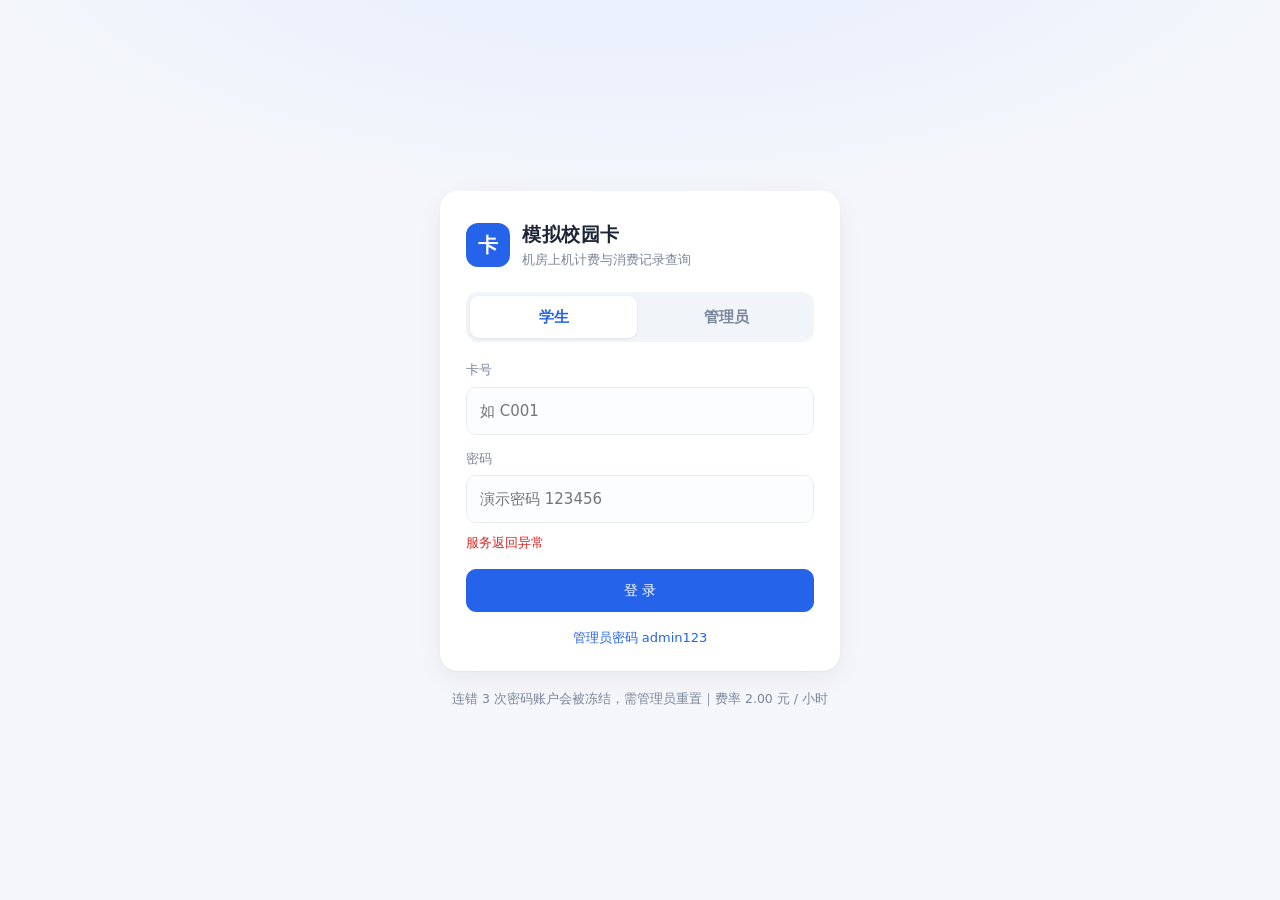
==== web/index.html @ 3035d8a0 "模拟校园卡：机房上机计费与消费记录查询系统 - main.c 命令行版：学生登录（三次错误冻结）、上机计费、挂失、   重置密码、上机统计（今天/本周/本月/全部）、当天收入统计 - src/camp" ====
<!DOCTYPE html>
<html lang="zh-CN">
<head>
<meta charset="utf-8">
<meta name="viewport" content="width=device-width, initial-scale=1, viewport-fit=cover">
<meta name="theme-color" content="#2563eb">
<title>模拟校园卡 · 机房上机计费</title>
<link rel="icon" href="data:image/svg+xml,<svg xmlns='http://www.w3.org/2000/svg' viewBox='0 0 100 100'><rect width='100' height='100' rx='22' fill='%232563eb'/><rect x='22' y='32' width='56' height='36' rx='6' fill='white'/><rect x='30' y='42' width='24' height='5' rx='2.5' fill='%232563eb'/></svg>">
<link rel="stylesheet" href="css/app.css">
</head>
<body>

<!-- ============ 登录 ============ -->
<div id="login" class="login-wrap">
  <div class="login-card">
    <div class="brand">
      <div class="brand-mark">卡</div>
      <div><h1>模拟校园卡</h1><p>机房上机计费与消费记录查询</p></div>
    </div>
    <div class="tabs" id="loginTabs">
      <button class="tab active" data-role="student">学生</button>
      <button class="tab" data-role="admin">管理员</button>
    </div>
    <form id="loginForm" autocomplete="off">
      <label class="field" id="fId">
        <span>卡号</span>
        <input id="inId" placeholder="如 C001" autocomplete="username">
      </label>
      <label class="field">
        <span>密码</span>
        <input id="inPwd" type="password" placeholder="演示密码 123456" autocomplete="current-password">
      </label>
      <div class="hint" id="loginHint">演示卡号 C001 / C002 / C003，密码 123456</div>
      <button class="btn primary block" id="btnLogin" type="submit">登 录</button>
    </form>
    <div class="login-foot">
      <button class="link" id="btnAdminTip">管理员密码 admin123</button>
    </div>
  </div>
  <p class="login-note">连错 3 次密码账户会被冻结，需管理员重置｜费率 2.00 元 / 小时</p>
</div>

<!-- ============ 应用 ============ -->
<div id="app" class="hidden">
  <header class="topbar">
    <div class="topbar-in">
      <div class="brand small">
        <div class="brand-mark">卡</div>
        <div><h1>模拟校园卡</h1><p id="topSub">机房上机计费</p></div>
      </div>
      <div class="top-right">
        <span class="pill" id="topRole">学生</span>
        <button class="btn ghost sm" id="btnRefresh">刷新</button>
        <button class="btn ghost sm" id="btnLogout">退出</button>
      </div>
    </div>
  </header>

  <main class="layout">
    <!-- 左栏：卡面与上机 -->
    <section class="col-left">
      <div class="card-visual">
        <div class="cv-top">
          <span class="cv-brand">CAMPUS CARD</span>
          <span class="cv-status" id="cvStatus">正常</span>
        </div>
        <div class="cv-balance"><em>¥</em><span id="cvRemain">0.00</span></div>
        <div class="cv-recharge">累计充值 <b id="cvRecharge">0.00</b> 元</div>
        <div class="cv-foot">
          <div><label>卡号</label><span id="cvId">—</span></div>
          <div><label>姓名</label><span id="cvName">—</span></div>
          <div><label>学号</label><span id="cvNumber">—</span></div>
        </div>
      </div>

      <div class="panel" id="panelMachine">
        <div class="panel-h"><h2>上机服务</h2><span class="rate" id="rateTip">2.00 元 / 小时</span></div>
        <div id="machineIdle">
          <select id="selPlace" class="input">
            <option>A101 机房</option><option>A102 机房</option>
            <option>B201 电子阅览室</option><option>B203 创新实验室</option>
          </select>
          <button class="btn primary block" id="btnOnline">上机登记</button>
        </div>
        <div id="machineBusy" class="hidden">
          <div class="timer">
            <span id="mTime">00:00:00</span>
            <small id="mWhere">上机中 · 预估 <b id="mCost">0.00</b> 元</small>
          </div>
          <button class="btn danger block" id="btnOffline">下机结账</button>
        </div>
      </div>

      <div class="panel" id="panelCardOps">
        <div class="panel-h"><h2>卡务</h2></div>
        <div class="tile-grid">
          <button class="tile" id="tilePwd"><i>🔑</i><b>修改密码</b><small>自设登录密码</small></button>
          <button class="tile" id="tileLost"><i>🆘</i><b>挂失</b><small>上机中会先结账</small></button>
        </div>
      </div>
    </section>

    <!-- 右栏：功能 -->
    <section class="col-right">
      <!-- 学生 -->
      <div id="viewStudent">
        <div class="panel">
          <div class="panel-h"><h2>上机统计</h2>
            <span class="seg" id="segPeriod">
              <button data-p="day" class="on">今天</button>
              <button data-p="week">本周</button>
              <button data-p="month">本月</button>
              <button data-p="all">全部</button>
            </span>
          </div>
          <div class="stat-grid four">
            <div class="stat"><label>上机次数</label><b id="stCount">0</b><small>次</small></div>
            <div class="stat"><label>累计用时</label><b id="stMinutes">0</b><small>分钟</small></div>
            <div class="stat"><label>累计费用</label><b id="stCost">0.00</b><small>元</small></div>
            <div class="stat"><label>平均每次</label><b id="stAvg">0</b><small>分钟</small></div>
          </div>
        </div>

        <div class="panel">
          <div class="panel-h"><h2>上机记录</h2><span class="muted" id="recCount"></span></div>
          <div class="table-wrap"><table id="tblRecords"><thead>
            <tr><th>上机日期</th><th>开始时间</th><th class="num">用时(分)</th><th class="num">费用(元)</th><th>状态</th><th>地点</th></tr>
          </thead><tbody></tbody></table></div>
        </div>
      </div>

      <!-- 管理员 -->
      <div id="viewAdmin" class="hidden">
        <div class="panel">
          <div class="panel-h"><h2>当天收入统计</h2><span class="muted" id="incDay"></span></div>
          <div class="stat-grid four">
            <div class="stat"><label>上机费收入</label><b id="incFee">0.00</b><small>元</small></div>
            <div class="stat"><label>上机人次</label><b id="incTimes">0</b><small>次</small></div>
            <div class="stat"><label>卡片余额合计</label><b id="incRemain">0.00</b><small>元</small></div>
            <div class="stat"><label>累计充值合计</label><b id="incRecharge">0.00</b><small>元</small></div>
          </div>
        </div>

        <div class="panel">
          <div class="panel-h"><h2>卡务办理</h2><span class="muted">先选卡号</span></div>
          <div class="op-row">
            <select id="selCard" class="input grow"></select>
            <input id="opAmount" class="input w110" placeholder="金额">
            <button class="btn primary" data-op="recharge">充值</button>
          </div>
          <div class="op-row wrap">
            <button class="btn" data-op="lost">挂失</button>
            <button class="btn" data-op="reset">重置学生密码</button>
            <button class="btn" id="btnViewRec">查看该卡上机记录</button>
          </div>
        </div>

        <div class="panel">
          <div class="panel-h"><h2>全部校园卡</h2><span class="muted" id="cardSummary"></span></div>
          <div class="table-wrap"><table id="tblCards"><thead>
            <tr><th>卡号</th><th>姓名</th><th>学号</th><th class="num">累计充值</th><th class="num">余额</th><th>状态</th><th>上机</th></tr>
          </thead><tbody></tbody></table></div>
        </div>

        <div class="panel">
          <div class="panel-h"><h2>上机记录</h2><span class="muted" id="admRecTitle">请选择卡号</span></div>
          <div class="table-wrap"><table id="tblAdmRecords"><thead>
            <tr><th>卡号</th><th>上机日期</th><th>开始时间</th><th class="num">用时(分)</th><th class="num">费用(元)</th><th>状态</th><th>地点</th></tr>
          </thead><tbody></tbody></table></div>
        </div>
      </div>
    </section>
  </main>
</div>

<div id="modal" class="modal hidden">
  <div class="modal-card">
    <div class="modal-h"><h3 id="mdTitle">提示</h3><button class="x" id="mdClose">×</button></div>
    <div class="modal-b" id="mdBody"></div>
    <div class="modal-f" id="mdFoot"></div>
  </div>
</div>
<div id="toast" class="toast hidden"></div>

<script src="js/api.js"></script>
<script src="js/ui.js"></script>
<script src="js/app.js"></script>
</body>
</html>
---- web/css/app.css ----
/* ============================================================
 *  模拟校园卡 · 界面样式（简洁大方）
 *  浅灰底 + 白卡面 + 单一蓝色主色；圆角 14px；轻阴影；三档响应式
 * ============================================================ */
:root{
  --bg:#f4f6fa; --panel:#fff; --line:#e8ecf3;
  --text:#1c2536; --muted:#7a8699;
  --brand:#2563eb; --brand-dark:#1d4ed8; --brand-soft:#eef3ff;
  --ok:#059669; --danger:#dc2626; --warn-soft:#fdf3e4;
  --radius:14px; --radius-sm:10px;
  --shadow:0 1px 2px rgba(24,39,75,.04), 0 8px 24px rgba(24,39,75,.06);
}
*{box-sizing:border-box}
html,body{margin:0;padding:0}
body{
  background:var(--bg); color:var(--text);
  font:15px/1.6 "Segoe UI","PingFang SC","Microsoft YaHei",system-ui,sans-serif;
  -webkit-font-smoothing:antialiased;
}
h1,h2,h3{margin:0;font-weight:600}
.hidden{display:none !important}
.muted{color:var(--muted);font-size:13px}
.num{text-align:right}

/* ---------------- 控件 ---------------- */
.btn{
  appearance:none;border:1px solid var(--line);background:#fff;color:var(--text);
  padding:9px 16px;border-radius:var(--radius-sm);font:inherit;font-size:14px;
  cursor:pointer;transition:.16s;white-space:nowrap;
}
.btn:hover{border-color:#d5dbe7;background:#fafbfe}
.btn:active{transform:translateY(1px)}
.btn.primary{background:var(--brand);border-color:var(--brand);color:#fff}
.btn.primary:hover{background:var(--brand-dark);border-color:var(--brand-dark)}
.btn.danger{background:var(--danger);border-color:var(--danger);color:#fff}
.btn.ghost{background:transparent;border-color:transparent;color:var(--muted)}
.btn.ghost:hover{background:rgba(37,99,235,.08);color:var(--brand)}
.btn.block{width:100%;display:block}
.btn.sm{padding:6px 12px;font-size:13px}
.btn[disabled]{opacity:.55;cursor:not-allowed}
.input{
  width:100%;padding:10px 12px;border:1px solid var(--line);border-radius:var(--radius-sm);
  background:#fff;font:inherit;color:var(--text);transition:.16s;
}
.input:focus{outline:none;border-color:var(--brand);box-shadow:0 0 0 3px rgba(37,99,235,.12)}
.w110{width:110px}
.grow{flex:1;min-width:140px}
.link{background:none;border:0;color:var(--brand);font:inherit;cursor:pointer;padding:0}
.link:hover{text-decoration:underline}
.pill{display:inline-block;padding:4px 12px;border-radius:999px;background:var(--brand-soft);
  color:var(--brand);font-size:13px;font-weight:600}

/* ---------------- 登录 ---------------- */
.login-wrap{
  min-height:100vh;display:flex;flex-direction:column;align-items:center;justify-content:center;
  padding:24px;gap:18px;
  background:radial-gradient(1200px 500px at 50% -10%,#e5edff 0%,transparent 60%),var(--bg);
}
.login-card{width:100%;max-width:400px;background:var(--panel);border-radius:18px;
  box-shadow:var(--shadow);padding:28px 26px 22px}
.brand{display:flex;align-items:center;gap:12px}
.brand-mark{width:44px;height:44px;border-radius:12px;background:var(--brand);color:#fff;
  display:flex;align-items:center;justify-content:center;font-size:20px;font-weight:700;flex:none}
.brand h1{font-size:19px;letter-spacing:.5px}
.brand p{margin:0;color:var(--muted);font-size:12.5px}
.brand.small .brand-mark{width:34px;height:34px;border-radius:9px;font-size:16px}
.brand.small h1{font-size:16px}
.brand.small p{font-size:12px}
.tabs{display:flex;gap:6px;background:#f1f4f9;padding:4px;border-radius:12px;margin:22px 0 18px}
.tab{flex:1;border:0;background:none;padding:9px;border-radius:9px;font:inherit;font-weight:600;
  color:var(--muted);cursor:pointer;transition:.16s}
.tab.active{background:#fff;color:var(--brand);box-shadow:0 1px 3px rgba(24,39,75,.08)}
.field{display:block;margin-bottom:14px}
.field span{display:block;font-size:13px;color:var(--muted);margin-bottom:6px}
.field input{width:100%;padding:11px 13px;border:1px solid var(--line);
  border-radius:var(--radius-sm);font:inherit;background:#fcfdff;transition:.16s}
.field input:focus{outline:none;border-color:var(--brand);background:#fff;
  box-shadow:0 0 0 3px rgba(37,99,235,.12)}
.hint{font-size:12.5px;color:var(--muted);margin:-4px 0 16px}
.hint.error{color:var(--danger)}
.login-foot{margin-top:16px;text-align:center;font-size:13px;color:var(--muted)}
.login-note{color:var(--muted);font-size:12.5px;text-align:center;max-width:430px;margin:0}

/* ---------------- 顶栏与布局 ---------------- */
.topbar{position:sticky;top:0;z-index:20;background:rgba(255,255,255,.9);
  backdrop-filter:blur(10px);border-bottom:1px solid var(--line)}
.topbar-in{max-width:1180px;margin:0 auto;padding:10px 20px;display:flex;
  align-items:center;justify-content:space-between;gap:12px}
.top-right{display:flex;align-items:center;gap:8px}
.layout{max-width:1180px;margin:0 auto;padding:20px;display:grid;
  grid-template-columns:340px 1fr;gap:18px;align-items:start}
.col-left,.col-right{display:flex;flex-direction:column;gap:18px;min-width:0}
@media(max-width:900px){ .layout{grid-template-columns:1fr;padding:14px} }
@media(max-width:640px){ .topbar-in{padding:8px 12px} .brand.small h1{font-size:15px} }

/* ---------------- 卡面 ---------------- */
.card-visual{position:relative;border-radius:18px;padding:20px;color:#fff;overflow:hidden;
  background:linear-gradient(135deg,#2563eb 0%,#1e40af 55%,#172554 100%);
  box-shadow:0 10px 30px rgba(30,64,175,.28)}
.card-visual::after{content:"";position:absolute;right:-40px;top:-60px;width:180px;height:180px;
  border-radius:50%;background:rgba(255,255,255,.10)}
.cv-top{display:flex;justify-content:space-between;align-items:center;position:relative}
.cv-brand{font-size:11.5px;letter-spacing:2px;opacity:.85}
.cv-status{background:rgba(255,255,255,.2);padding:3px 10px;border-radius:999px;font-size:12px}
.cv-balance{display:flex;align-items:baseline;gap:4px;margin:18px 0 4px;position:relative}
.cv-balance em{font-style:normal;font-size:20px;opacity:.85}
.cv-balance span{font-size:38px;font-weight:700;letter-spacing:-.5px}
.cv-recharge{font-size:12.5px;opacity:.85;position:relative}
.cv-foot{display:flex;gap:24px;margin-top:20px;position:relative;flex-wrap:wrap}
.cv-foot label{display:block;font-size:11.5px;opacity:.75;margin-bottom:2px}
.cv-foot span{font-size:14.5px;font-weight:600;letter-spacing:.4px}

/* ---------------- 面板与统计块 ---------------- */
.panel{background:var(--panel);border-radius:var(--radius);box-shadow:var(--shadow);padding:18px}
.panel-h{display:flex;align-items:center;justify-content:space-between;gap:10px;margin-bottom:14px}
.panel-h h2{font-size:15.5px}
.rate{font-size:12.5px;color:var(--muted)}
.stat-grid{display:grid;grid-template-columns:1fr 1fr;gap:12px}
.stat-grid.four{grid-template-columns:repeat(4,1fr)}
@media(max-width:640px){ .stat-grid.four{grid-template-columns:1fr 1fr} }
.stat{background:var(--panel);border-radius:var(--radius);padding:14px 16px;box-shadow:var(--shadow)}
.stat label{display:block;font-size:12.5px;color:var(--muted);margin-bottom:6px}
.stat b{font-size:20px;font-weight:700;letter-spacing:-.3px}
.stat small{display:block;font-size:11.5px;color:var(--muted);margin-top:2px}

/* ---------------- 功能磁贴 ---------------- */
.tile-grid{display:grid;grid-template-columns:repeat(auto-fill,minmax(132px,1fr));gap:10px}
.tile{display:flex;flex-direction:column;align-items:flex-start;gap:2px;text-align:left;
  background:#fbfcfe;border:1px solid var(--line);border-radius:var(--radius-sm);
  padding:13px;cursor:pointer;transition:.16s;font:inherit;color:var(--text)}
.tile:hover{border-color:#c9d7f5;background:var(--brand-soft);transform:translateY(-1px)}
.tile i{font-style:normal;font-size:19px;margin-bottom:4px}
.tile b{font-size:14px}
.tile small{color:var(--muted);font-size:11.5px}

/* ---------------- 表格 ---------------- */
.table-wrap{margin:0 -6px;overflow-x:auto}
table{width:100%;border-collapse:collapse;font-size:13.5px}
th,td{padding:9px 10px;text-align:left;border-bottom:1px solid var(--line);white-space:nowrap}
th{font-size:12.5px;color:var(--muted);font-weight:600}
tbody tr:last-child td{border-bottom:0}
tbody tr:hover{background:#fafbfe}
.empty{text-align:center;color:var(--muted);padding:22px 10px;font-size:13.5px}

/* ---------------- 上机计时 ---------------- */
.timer{display:flex;flex-direction:column;align-items:center;gap:2px;padding:14px;
  background:var(--brand-soft);border-radius:var(--radius-sm);margin-bottom:12px}
.timer span{font-size:30px;font-weight:700;letter-spacing:1px;color:var(--brand-dark);
  font-variant-numeric:tabular-nums}
.timer small{color:var(--muted);font-size:12.5px}

/* ---------------- 时间段切换 ---------------- */
.seg{display:inline-flex;gap:4px;background:#f1f4f9;padding:3px;border-radius:10px}
.seg button{border:0;background:none;padding:5px 12px;border-radius:8px;font:inherit;
  font-size:13px;color:var(--muted);cursor:pointer;transition:.16s}
.seg button.on{background:#fff;color:var(--brand);font-weight:600;
  box-shadow:0 1px 3px rgba(24,39,75,.08)}

/* ---------------- 操作行 ---------------- */
.op-row{display:flex;gap:10px;margin-bottom:10px;align-items:center}
.op-row.wrap{flex-wrap:wrap}
@media(max-width:640px){ .op-row{flex-wrap:wrap} }

/* ---------------- 弹窗与提示条 ---------------- */
.modal{position:fixed;inset:0;background:rgba(20,28,45,.42);display:flex;align-items:center;
  justify-content:center;padding:20px;z-index:60}
.modal-card{background:#fff;border-radius:var(--radius);width:100%;max-width:420px;
  box-shadow:0 24px 60px rgba(16,24,40,.24);overflow:hidden}
.modal-h{display:flex;align-items:center;justify-content:space-between;padding:16px 18px;
  border-bottom:1px solid var(--line)}
.modal-h h3{font-size:15.5px}
.modal-h .x{border:0;background:none;font-size:22px;line-height:1;color:var(--muted);cursor:pointer}
.modal-b{padding:18px;max-height:56vh;overflow:auto}
.modal-f{padding:0 18px 18px;display:flex;gap:10px;justify-content:flex-end}
.field-row{display:flex;flex-direction:column;gap:6px;margin-bottom:14px}
.field-row label{font-size:13px;color:var(--muted)}
.toast{position:fixed;left:50%;bottom:34px;transform:translateX(-50%);
  background:#111c33;color:#fff;padding:11px 20px;border-radius:999px;font-size:14px;
  box-shadow:0 12px 30px rgba(16,24,40,.3);z-index:80;max-width:88vw;text-align:center}
.toast.ok{background:#047857}
.toast.err{background:#b91c1c}
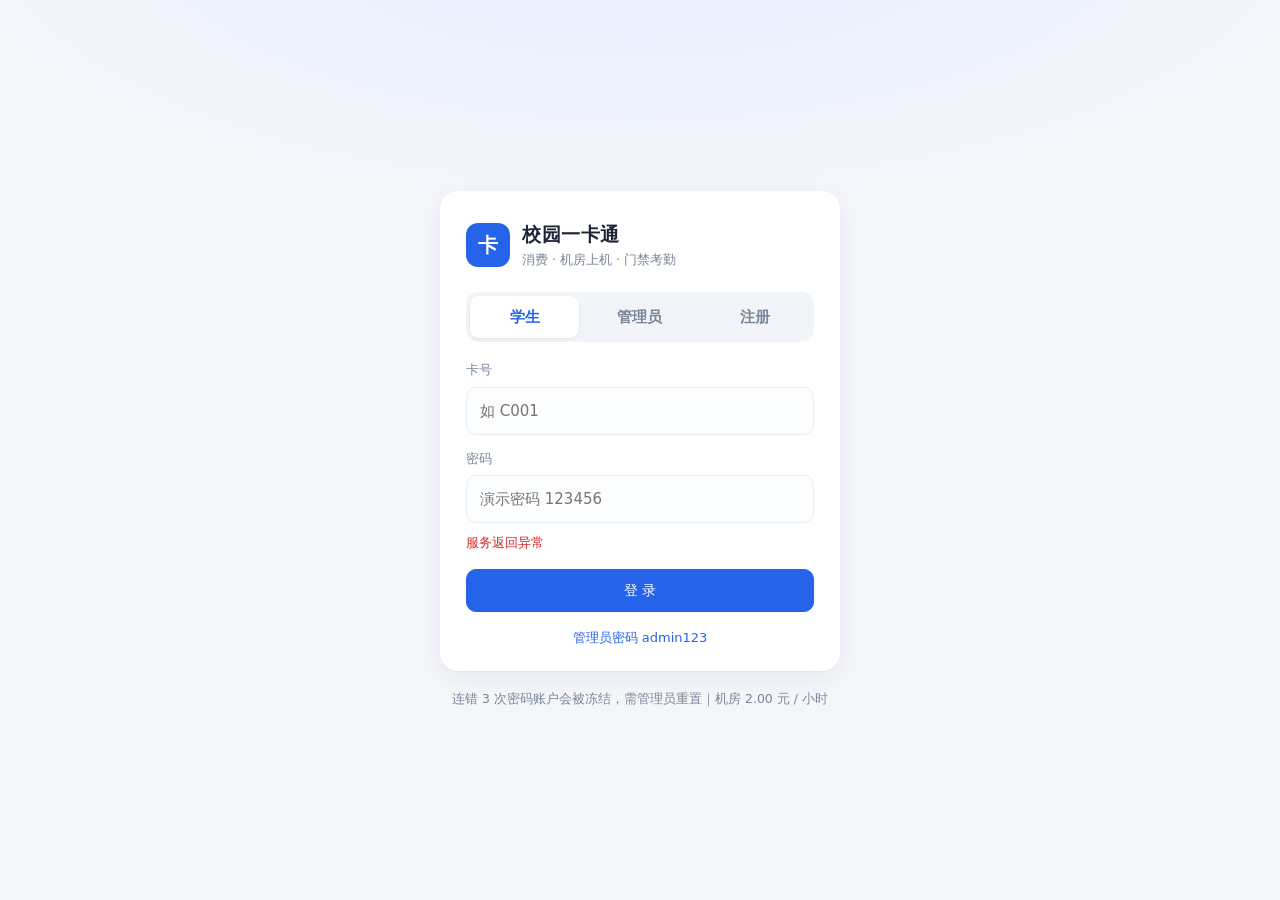
==== commit 405db47b: "一卡通前端（第二阶段）：多视图界面 + 商户终端 + 卡务中心 + 报表 界面结构 - 新增顶部主导航，按角色显示不同标签：   学生：消费 / 流水 / 统计 / 门禁   管理员：商户终端 / 卡" ====
--- a/web/index.html
+++ b/web/index.html
@@ -4,8 +4,18 @@
 <meta charset="utf-8">
 <meta name="viewport" content="width=device-width, initial-scale=1, viewport-fit=cover">
 <meta name="theme-color" content="#2563eb">
+<meta name="description" content="机房上机计费与消费记录查询系统：上机登记、按时计费、挂失冻结、上机统计与当天收入报表。">
 <title>模拟校园卡 · 机房上机计费</title>
+
+<!-- PWA：可安装、离线可用、独立窗口运行 -->
+<link rel="manifest" href="manifest.webmanifest">
 <link rel="icon" href="data:image/svg+xml,<svg xmlns='http://www.w3.org/2000/svg' viewBox='0 0 100 100'><rect width='100' height='100' rx='22' fill='%232563eb'/><rect x='22' y='32' width='56' height='36' rx='6' fill='white'/><rect x='30' y='42' width='24' height='5' rx='2.5' fill='%232563eb'/></svg>">
+<link rel="apple-touch-icon" href="icons/apple-touch-icon.png">
+<meta name="apple-mobile-web-app-capable" content="yes">
+<meta name="apple-mobile-web-app-status-bar-style" content="default">
+<meta name="apple-mobile-web-app-title" content="校园卡">
+<meta name="mobile-web-app-capable" content="yes">
+<meta name="format-detection" content="telephone=no">
 <link rel="stylesheet" href="css/app.css">
 </head>
 <body>
@@ -15,11 +25,12 @@
   <div class="login-card">
     <div class="brand">
       <div class="brand-mark">卡</div>
-      <div><h1>模拟校园卡</h1><p>机房上机计费与消费记录查询</p></div>
+      <div><h1>校园一卡通</h1><p>消费 · 机房上机 · 门禁考勤</p></div>
     </div>
     <div class="tabs" id="loginTabs">
       <button class="tab active" data-role="student">学生</button>
       <button class="tab" data-role="admin">管理员</button>
+      <button class="tab" data-role="register">注册</button>
     </div>
     <form id="loginForm" autocomplete="off">
       <label class="field" id="fId">
@@ -30,6 +41,19 @@
         <span>密码</span>
         <input id="inPwd" type="password" placeholder="演示密码 123456" autocomplete="current-password">
       </label>
+
+      <!-- 仅「注册」标签显示 -->
+      <div id="regFields" class="hidden">
+        <label class="field">
+          <span>姓名</span>
+          <input id="inName" placeholder="如 王小明" autocomplete="name">
+        </label>
+        <label class="field">
+          <span>学号</span>
+          <input id="inNumber" placeholder="如 B17010200" autocomplete="off">
+        </label>
+      </div>
+
       <div class="hint" id="loginHint">演示卡号 C001 / C002 / C003，密码 123456</div>
       <button class="btn primary block" id="btnLogin" type="submit">登 录</button>
     </form>
@@ -37,7 +61,11 @@
       <button class="link" id="btnAdminTip">管理员密码 admin123</button>
     </div>
   </div>
-  <p class="login-note">连错 3 次密码账户会被冻结，需管理员重置｜费率 2.00 元 / 小时</p>
+  <p class="login-note">连错 3 次密码账户会被冻结，需管理员重置｜机房 2.00 元 / 小时</p>
+  <!-- 安装引导：可安装时显示；iOS 等不支持自动安装的浏览器给出手动步骤 -->
+  <button class="install-hint hidden" id="installHint">
+    <b>安装到本机</b><span id="installHintText">像 App 一样全屏打开，无需浏览器</span>
+  </button>
 </div>
 
 <!-- ============ 应用 ============ -->
@@ -50,6 +78,7 @@
       </div>
       <div class="top-right">
         <span class="pill" id="topRole">学生</span>
+        <button class="btn ghost sm hidden" id="btnInstall">安装应用</button>
         <button class="btn ghost sm" id="btnRefresh">刷新</button>
         <button class="btn ghost sm" id="btnLogout">退出</button>
       </div>
@@ -102,72 +131,250 @@
 
     <!-- 右栏：功能 -->
     <section class="col-right">
+      <!-- 主导航：学生与管理员的标签不同，由 JS 按角色显示 -->
+      <nav class="mainnav" id="mainnav">
+        <button class="nav-btn on" data-view="student-consume">消费</button>
+        <button class="nav-btn" data-view="student-ledger">流水</button>
+        <button class="nav-btn" data-view="student-stats">统计</button>
+        <button class="nav-btn" data-view="student-access">门禁</button>
+        <button class="nav-btn admin-only hidden" data-view="admin-pos">商户终端</button>
+        <button class="nav-btn admin-only hidden" data-view="admin-card">卡务中心</button>
+        <button class="nav-btn admin-only hidden" data-view="admin-report">报表</button>
+      </nav>
+
       <!-- 学生 -->
       <div id="viewStudent">
-        <div class="panel">
-          <div class="panel-h"><h2>上机统计</h2>
-            <span class="seg" id="segPeriod">
-              <button data-p="day" class="on">今天</button>
-              <button data-p="week">本周</button>
-              <button data-p="month">本月</button>
-              <button data-p="all">全部</button>
-            </span>
-          </div>
-          <div class="stat-grid four">
-            <div class="stat"><label>上机次数</label><b id="stCount">0</b><small>次</small></div>
-            <div class="stat"><label>累计用时</label><b id="stMinutes">0</b><small>分钟</small></div>
-            <div class="stat"><label>累计费用</label><b id="stCost">0.00</b><small>元</small></div>
-            <div class="stat"><label>平均每次</label><b id="stAvg">0</b><small>分钟</small></div>
-          </div>
-        </div>
-
-        <div class="panel">
-          <div class="panel-h"><h2>上机记录</h2><span class="muted" id="recCount"></span></div>
-          <div class="table-wrap"><table id="tblRecords"><thead>
-            <tr><th>上机日期</th><th>开始时间</th><th class="num">用时(分)</th><th class="num">费用(元)</th><th>状态</th><th>地点</th></tr>
-          </thead><tbody></tbody></table></div>
-        </div>
+        <!-- 视图一：消费与机房上机 -->
+        <section class="view" data-view="student-consume">
+          <div class="panel">
+            <div class="panel-h"><h2>校园消费</h2><span class="muted">扣款前校验交易密码与限额</span></div>
+            <div class="field-row">
+              <label>消费点</label>
+              <select id="selMerchant" class="input"></select>
+            </div>
+            <div class="field-row">
+              <label>消费金额（元）</label>
+              <input id="inPayAmount" class="input" inputmode="decimal" placeholder="如 12.5">
+            </div>
+            <button class="btn primary block" id="btnPay">确认消费</button>
+            <p class="muted mt8" id="payTip">单笔限额与日累计限额由卡务中心设置</p>
+          </div>
+
+          <div class="panel">
+            <div class="panel-h"><h2>机房上机</h2><span class="rate" id="rateTip">2.00 元 / 小时</span></div>
+            <div id="machineIdle">
+              <select id="selPlace" class="input">
+                <option>A101 机房</option><option>A102 机房</option>
+                <option>B201 电子阅览室</option><option>B203 创新实验室</option>
+              </select>
+              <button class="btn primary block" id="btnOnline">上机登记</button>
+            </div>
+            <div id="machineBusy" class="hidden">
+              <div class="timer">
+                <span id="mTime">00:00:00</span>
+                <small id="mWhere">上机中 · 预估 <b id="mCost">0.00</b> 元</small>
+              </div>
+              <button class="btn danger block" id="btnOffline">下机结账</button>
+            </div>
+          </div>
+        </section>
+
+        <!-- 视图二：交易流水 -->
+        <section class="view hidden" data-view="student-ledger">
+          <div class="panel">
+            <div class="panel-h"><h2>交易流水</h2>
+              <span class="seg" id="segLedger">
+                <button data-p="day" class="on">今天</button>
+                <button data-p="week">本周</button>
+                <button data-p="month">本月</button>
+                <button data-p="all">全部</button>
+              </span>
+            </div>
+            <div class="table-wrap"><table id="tblLedger"><thead>
+              <tr><th>时间</th><th>类型</th><th>商户</th><th class="num">金额</th><th class="num">余额</th></tr>
+            </thead><tbody></tbody></table></div>
+          </div>
+        </section>
+
+        <!-- 视图三：消费与上机统计 -->
+        <section class="view hidden" data-view="student-stats">
+          <div class="panel">
+            <div class="panel-h"><h2>消费统计</h2>
+              <span class="seg" id="segConsume">
+                <button data-p="day" class="on">今天</button>
+                <button data-p="week">本周</button>
+                <button data-p="month">本月</button>
+                <button data-p="all">全部</button>
+              </span>
+            </div>
+            <div class="stat-grid four">
+              <div class="stat"><label>消费笔数</label><b id="csCount">0</b><small>笔</small></div>
+              <div class="stat"><label>消费金额</label><b id="csAmount">0.00</b><small>元</small></div>
+              <div class="stat"><label>今日已消费</label><b id="csToday">0.00</b><small>元</small></div>
+              <div class="stat"><label>日限额</label><b id="csLimit">不限</b><small>元</small></div>
+            </div>
+          </div>
+
+          <div class="panel">
+            <div class="panel-h"><h2>机房上机统计</h2>
+              <span class="seg" id="segPeriod">
+                <button data-p="day" class="on">今天</button>
+                <button data-p="week">本周</button>
+                <button data-p="month">本月</button>
+                <button data-p="all">全部</button>
+              </span>
+            </div>
+            <div class="stat-grid four">
+              <div class="stat"><label>上机次数</label><b id="stCount">0</b><small>次</small></div>
+              <div class="stat"><label>累计用时</label><b id="stMinutes">0</b><small>分钟</small></div>
+              <div class="stat"><label>累计费用</label><b id="stCost">0.00</b><small>元</small></div>
+              <div class="stat"><label>平均每次</label><b id="stAvg">0</b><small>分钟</small></div>
+            </div>
+          </div>
+
+          <div class="panel">
+            <div class="panel-h"><h2>上机记录</h2><span class="muted" id="recCount"></span></div>
+            <div class="table-wrap"><table id="tblRecords"><thead>
+              <tr><th>上机日期</th><th>开始时间</th><th class="num">用时(分)</th><th class="num">费用(元)</th><th>状态</th><th>地点</th></tr>
+            </thead><tbody></tbody></table></div>
+          </div>
+        </section>
+
+        <!-- 视图四：门禁考勤 -->
+        <section class="view hidden" data-view="student-access">
+          <div class="panel">
+            <div class="panel-h"><h2>门禁 / 考勤</h2><span class="muted">刷卡记录</span></div>
+            <div class="op-row">
+              <select id="selAccessPlace" class="input grow">
+                <option>3 号宿舍楼</option>
+                <option>教学楼 A 座</option>
+                <option>图书馆</option>
+                <option>实验楼 B 座</option>
+              </select>
+              <select id="selAccessKind" class="input w110">
+                <option value="0">门禁</option>
+                <option value="1">考勤</option>
+              </select>
+            </div>
+            <div class="op-row wrap">
+              <button class="btn primary grow" data-access-dir="0">进入 / 签到</button>
+              <button class="btn grow" data-access-dir="1">离开 / 签退</button>
+            </div>
+            <div class="table-wrap mt12"><table id="tblAccess"><thead>
+              <tr><th>时间</th><th>方向</th><th>用途</th><th>地点</th></tr>
+            </thead><tbody></tbody></table></div>
+          </div>
+        </section>
       </div>
 
       <!-- 管理员 -->
       <div id="viewAdmin" class="hidden">
-        <div class="panel">
-          <div class="panel-h"><h2>当天收入统计</h2><span class="muted" id="incDay"></span></div>
-          <div class="stat-grid four">
-            <div class="stat"><label>上机费收入</label><b id="incFee">0.00</b><small>元</small></div>
-            <div class="stat"><label>上机人次</label><b id="incTimes">0</b><small>次</small></div>
-            <div class="stat"><label>卡片余额合计</label><b id="incRemain">0.00</b><small>元</small></div>
-            <div class="stat"><label>累计充值合计</label><b id="incRecharge">0.00</b><small>元</small></div>
-          </div>
-        </div>
-
-        <div class="panel">
-          <div class="panel-h"><h2>卡务办理</h2><span class="muted">先选卡号</span></div>
-          <div class="op-row">
-            <select id="selCard" class="input grow"></select>
-            <input id="opAmount" class="input w110" placeholder="金额">
-            <button class="btn primary" data-op="recharge">充值</button>
-          </div>
-          <div class="op-row wrap">
-            <button class="btn" data-op="lost">挂失</button>
-            <button class="btn" data-op="reset">重置学生密码</button>
-            <button class="btn" id="btnViewRec">查看该卡上机记录</button>
-          </div>
-        </div>
-
-        <div class="panel">
-          <div class="panel-h"><h2>全部校园卡</h2><span class="muted" id="cardSummary"></span></div>
-          <div class="table-wrap"><table id="tblCards"><thead>
-            <tr><th>卡号</th><th>姓名</th><th>学号</th><th class="num">累计充值</th><th class="num">余额</th><th>状态</th><th>上机</th></tr>
-          </thead><tbody></tbody></table></div>
-        </div>
-
-        <div class="panel">
-          <div class="panel-h"><h2>上机记录</h2><span class="muted" id="admRecTitle">请选择卡号</span></div>
-          <div class="table-wrap"><table id="tblAdmRecords"><thead>
-            <tr><th>卡号</th><th>上机日期</th><th>开始时间</th><th class="num">用时(分)</th><th class="num">费用(元)</th><th>状态</th><th>地点</th></tr>
-          </thead><tbody></tbody></table></div>
-        </div>
+        <!-- 视图一：商户终端（模拟 POS） -->
+        <section class="view" data-view="admin-pos">
+          <div class="panel">
+            <div class="panel-h"><h2>商户终端</h2><span class="muted">模拟 POS 扣款</span></div>
+            <div class="field-row">
+              <label>选择持卡人</label>
+              <select id="selPosCard" class="input"></select>
+            </div>
+            <div class="field-row">
+              <label>消费点</label>
+              <select id="selPosMerchant" class="input"></select>
+            </div>
+            <div class="field-row">
+              <label>消费金额（元）</label>
+              <input id="inPosAmount" class="input" inputmode="decimal" placeholder="如 12.5">
+            </div>
+            <div class="field-row">
+              <label>交易密码（持卡人输入）</label>
+              <input id="inPosPayPwd" class="input" type="password" placeholder="默认取学号后 6 位">
+            </div>
+            <button class="btn primary block" id="btnPosPay">刷卡扣款</button>
+            <p class="muted mt8" id="posTip">扣款会校验卡片状态、交易密码、单笔与日累计限额</p>
+          </div>
+        </section>
+
+        <!-- 视图二：卡务中心 -->
+        <section class="view hidden" data-view="admin-card">
+          <div class="panel">
+            <div class="panel-h"><h2>卡务办理</h2><span class="muted">先选卡号</span></div>
+            <div class="op-row">
+              <select id="selCard" class="input grow"></select>
+              <input id="opAmount" class="input w110" placeholder="金额">
+            </div>
+            <div class="op-row wrap">
+              <button class="btn primary" data-op="recharge">充值</button>
+              <button class="btn" data-op="lost">挂失</button>
+              <button class="btn" data-op="unlost">解除挂失</button>
+              <button class="btn" data-op="freeze">冻结</button>
+              <button class="btn" data-op="unfreeze">解除冻结</button>
+            </div>
+            <div class="op-row wrap">
+              <button class="btn" data-op="reissue">补办（工本费）</button>
+              <button class="btn" data-op="limits">设置限额</button>
+              <button class="btn" data-op="expire">卡片延期</button>
+              <button class="btn" data-op="reset">重置登录密码</button>
+              <button class="btn" data-op="resetpay">重置交易密码</button>
+              <button class="btn" data-op="grant">发放补助</button>
+            </div>
+            <p class="muted mt8">充值用上方「金额」框；补办与补助也用该框填金额</p>
+          </div>
+
+          <div class="panel">
+            <div class="panel-h"><h2>全部校园卡</h2><span class="muted" id="cardSummary"></span></div>
+            <div class="table-wrap"><table id="tblCards"><thead>
+              <tr><th>卡号</th><th>姓名</th><th>学号</th><th class="num">余额</th><th class="num">今日消费</th><th>状态</th><th>有效期</th></tr>
+            </thead><tbody></tbody></table></div>
+          </div>
+
+          <div class="panel">
+            <div class="panel-h"><h2>快捷操作</h2></div>
+            <div class="op-row wrap">
+              <button class="btn" id="btnViewRec">该卡上机记录</button>
+              <button class="btn" id="btnViewLedger">该卡交易流水</button>
+            </div>
+            <div class="table-wrap mt12"><table id="tblAdmRecords"><thead>
+              <tr><th>卡号</th><th>上机日期</th><th>开始时间</th><th class="num">用时(分)</th><th class="num">费用(元)</th><th>状态</th><th>地点</th></tr>
+            </thead><tbody></tbody></table></div>
+            <div class="table-wrap mt12"><table id="tblAdmLedger"><thead>
+              <tr><th>时间</th><th>卡号</th><th>类型</th><th>商户</th><th class="num">金额</th><th class="num">余额</th></tr>
+            </thead><tbody></tbody></table></div>
+          </div>
+        </section>
+
+        <!-- 视图三：报表 -->
+        <section class="view hidden" data-view="admin-report">
+          <div class="panel">
+            <div class="panel-h"><h2>当天全站汇总</h2><span class="muted" id="incDay"></span></div>
+            <div class="stat-grid four">
+              <div class="stat"><label>消费总额</label><b id="incConsume">0.00</b><small>元</small></div>
+              <div class="stat"><label>消费笔数</label><b id="incTimes">0</b><small>笔</small></div>
+              <div class="stat"><label>充值 / 补助</label><b id="incRecharge">0.00</b><small>元</small></div>
+              <div class="stat"><label>机房上机费</label><b id="incFee">0.00</b><small>元</small></div>
+            </div>
+          </div>
+
+          <div class="panel">
+            <div class="panel-h"><h2>各消费点当天消费额</h2></div>
+            <div class="table-wrap"><table id="tblMerchantSum"><thead>
+              <tr><th>消费点</th><th class="num">消费金额(元)</th></tr>
+            </thead><tbody></tbody></table></div>
+          </div>
+
+          <div class="panel">
+            <div class="panel-h"><h2>当天交易流水</h2><span class="muted" id="ledgerCount"></span></div>
+            <div class="table-wrap"><table id="tblAdmLedgerAll"><thead>
+              <tr><th>时间</th><th>卡号</th><th>类型</th><th>商户</th><th class="num">金额</th><th class="num">余额</th></tr>
+            </thead><tbody></tbody></table></div>
+          </div>
+
+          <div class="panel">
+            <div class="panel-h"><h2>门禁 / 考勤记录</h2><span class="muted" id="accessCount"></span></div>
+            <div class="table-wrap"><table id="tblAccessAll"><thead>
+              <tr><th>卡号</th><th>时间</th><th>方向</th><th>用途</th><th>地点</th></tr>
+            </thead><tbody></tbody></table></div>
+          </div>
+        </section>
       </div>
     </section>
   </main>
@@ -185,5 +392,6 @@
 <script src="js/api.js"></script>
 <script src="js/ui.js"></script>
 <script src="js/app.js"></script>
+<script src="js/pwa.js"></script>
 </body>
 </html>
--- a/web/css/app.css
+++ b/web/css/app.css
@@ -179,3 +179,97 @@
   box-shadow:0 12px 30px rgba(16,24,40,.3);z-index:80;max-width:88vw;text-align:center}
 .toast.ok{background:#047857}
 .toast.err{background:#b91c1c}
+
+/* ============================================================
+ *  PWA / 应用模式适配
+ * ============================================================ */
+
+/* 独立窗口（安装后）运行时：去掉浏览器式留白，顶部贴合状态栏 */
+@media (display-mode: standalone) {
+  .topbar-in { padding-top: 6px; }
+  .login-wrap { min-height: 100dvh; }
+}
+
+/* 刘海屏安全区：左右避让、底部避让（依赖 viewport-fit=cover） */
+body {
+  padding-left: env(safe-area-inset-left);
+  padding-right: env(safe-area-inset-right);
+}
+.login-wrap { padding-bottom: calc(24px + env(safe-area-inset-bottom)); }
+.layout { padding-bottom: calc(20px + env(safe-area-inset-bottom)); }
+.topbar-in { padding-top: calc(10px + env(safe-area-inset-top)); }
+.toast { bottom: calc(34px + env(safe-area-inset-bottom)); }
+.modal { padding-bottom: calc(20px + env(safe-area-inset-bottom)); }
+
+/* 动态视口高度：手机地址栏收起/展开时不跳动 */
+.login-wrap { min-height: 100vh; min-height: 100dvh; }
+
+/* ---------------- 安装引导 ---------------- */
+.install-hint {
+  display: flex; flex-direction: column; gap: 2px;
+  width: 100%; max-width: 400px; margin: 0 auto;
+  background: var(--panel); border: 1px dashed #c9d7f5;
+  border-radius: var(--radius); padding: 13px 16px;
+  font: inherit; color: var(--text); text-align: left;
+  cursor: pointer; transition: .16s;
+}
+.install-hint:hover { border-color: var(--brand); background: var(--brand-soft); }
+.install-hint b { font-size: 14px; color: var(--brand); }
+.install-hint span { font-size: 12.5px; color: var(--muted); }
+
+/* ---------------- 离线提示条 ---------------- */
+.offline-bar {
+  position: fixed; left: 0; right: 0; bottom: 0; z-index: 70;
+  background: #b45309; color: #fff; font-size: 12.5px;
+  text-align: center; padding: 7px 12px;
+  padding-bottom: calc(7px + env(safe-area-inset-bottom));
+}
+/* 离线时画面轻微降饱和，直观传达"数据可能不是最新" */
+body.is-offline .card-visual { filter: grayscale(.35); }
+
+/* ---------------- 触屏优化 ---------------- */
+@media (hover: none) {
+  /* 触屏设备取消 hover 位移，避免点击时抖动 */
+  .btn:active { transform: none; }
+  .tile:hover { transform: none; }
+  /* 触控目标不小于 40px，避免误触 */
+  .btn { min-height: 40px; }
+  .seg button { min-height: 34px; }
+  /* 表单控件字号≥16px，防止 iOS 聚焦时自动放大页面 */
+  .input, .field input { font-size: 16px; }
+}
+/* 尊重系统"减少动态效果"设置 */
+@media (prefers-reduced-motion: reduce) {
+  * { transition: none !important; animation: none !important; }
+}
+
+/* ============================================================
+ *  一卡通界面：主导航、视图、字段行
+ * ============================================================ */
+.mainnav {
+  display: flex; gap: 6px; overflow-x: auto; padding: 4px;
+  background: #f1f4f9; border-radius: 12px; margin-bottom: 4px;
+  -webkit-overflow-scrolling: touch;
+}
+.mainnav::-webkit-scrollbar { display: none; }
+.nav-btn {
+  flex: 1 0 auto; border: 0; background: none; padding: 9px 14px;
+  border-radius: 9px; font: inherit; font-size: 14px; font-weight: 600;
+  color: var(--muted); cursor: pointer; white-space: nowrap; transition: .16s;
+}
+.nav-btn:hover { color: var(--brand); }
+.nav-btn.on { background: #fff; color: var(--brand); box-shadow: 0 1px 3px rgba(24,39,75,.08); }
+
+.view { display: flex; flex-direction: column; gap: 18px; }
+.field-row { display: flex; flex-direction: column; gap: 6px; margin-bottom: 12px; }
+.field-row > label { font-size: 13px; color: var(--muted); }
+.mt8 { margin-top: 8px; }
+.mt12 { margin-top: 12px; }
+
+/* 消费点下拉与金额输入在窄屏下堆叠 */
+.op-row select, .op-row input { min-width: 0; }
+
+@media (max-width: 640px) {
+  .nav-btn { font-size: 13px; padding: 8px 11px; }
+  .stat-grid.four { grid-template-columns: 1fr 1fr; }
+}
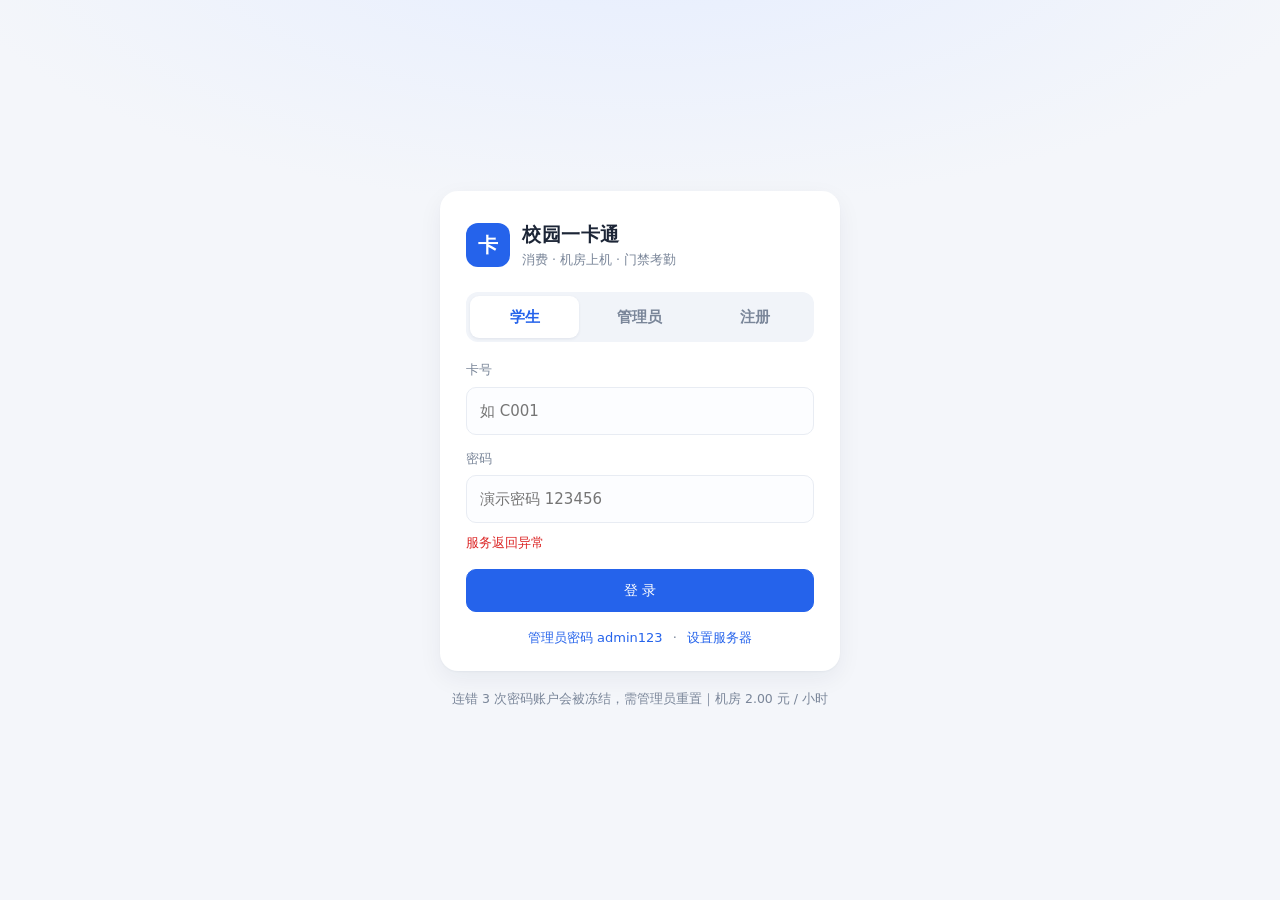
==== commit bf56e6a3: "前端支持子路径部署并发布到 GitHub Pages（手机稳定安装） 目的：手机用流量时也能得到一个**永久固定的 HTTPS 地址**， 满足 PWA「添加到主屏幕」的安全上下文要求（http 域名" ====
--- a/web/index.html
+++ b/web/index.html
@@ -59,6 +59,8 @@
     </form>
     <div class="login-foot">
       <button class="link" id="btnAdminTip">管理员密码 admin123</button>
+      <span class="dot">·</span>
+      <button class="link" id="btnSettings">设置服务器</button>
     </div>
   </div>
   <p class="login-note">连错 3 次密码账户会被冻结，需管理员重置｜机房 2.00 元 / 小时</p>
@@ -190,6 +192,7 @@
                 <button data-p="all">全部</button>
               </span>
             </div>
+            <div class="muted mb8" id="recCount2"></div>
             <div class="table-wrap"><table id="tblLedger"><thead>
               <tr><th>时间</th><th>类型</th><th>商户</th><th class="num">金额</th><th class="num">余额</th></tr>
             </thead><tbody></tbody></table></div>
@@ -322,6 +325,7 @@
 
           <div class="panel">
             <div class="panel-h"><h2>全部校园卡</h2><span class="muted" id="cardSummary"></span></div>
+            <div class="warn-box hidden" id="cardWarn"></div>
             <div class="table-wrap"><table id="tblCards"><thead>
               <tr><th>卡号</th><th>姓名</th><th>学号</th><th class="num">余额</th><th class="num">今日消费</th><th>状态</th><th>有效期</th></tr>
             </thead><tbody></tbody></table></div>
--- a/web/css/app.css
+++ b/web/css/app.css
@@ -272,4 +272,14 @@
 @media (max-width: 640px) {
   .nav-btn { font-size: 13px; padding: 8px 11px; }
   .stat-grid.four { grid-template-columns: 1fr 1fr; }
-}+}
+/* ---------------- 数据告警框 ---------------- */
+.warn-box {
+  background: var(--warn-soft); border: 1px solid #f0d5a8; color: #8a5a00;
+  border-radius: var(--radius-sm); padding: 10px 12px; font-size: 13px;
+  margin-bottom: 12px; line-height: 1.6;
+}
+.mb8 { margin-bottom: 8px; }
+
+/* 登录页底部链接之间的分隔点 */
+.dot { color: var(--muted); margin: 0 6px; }
